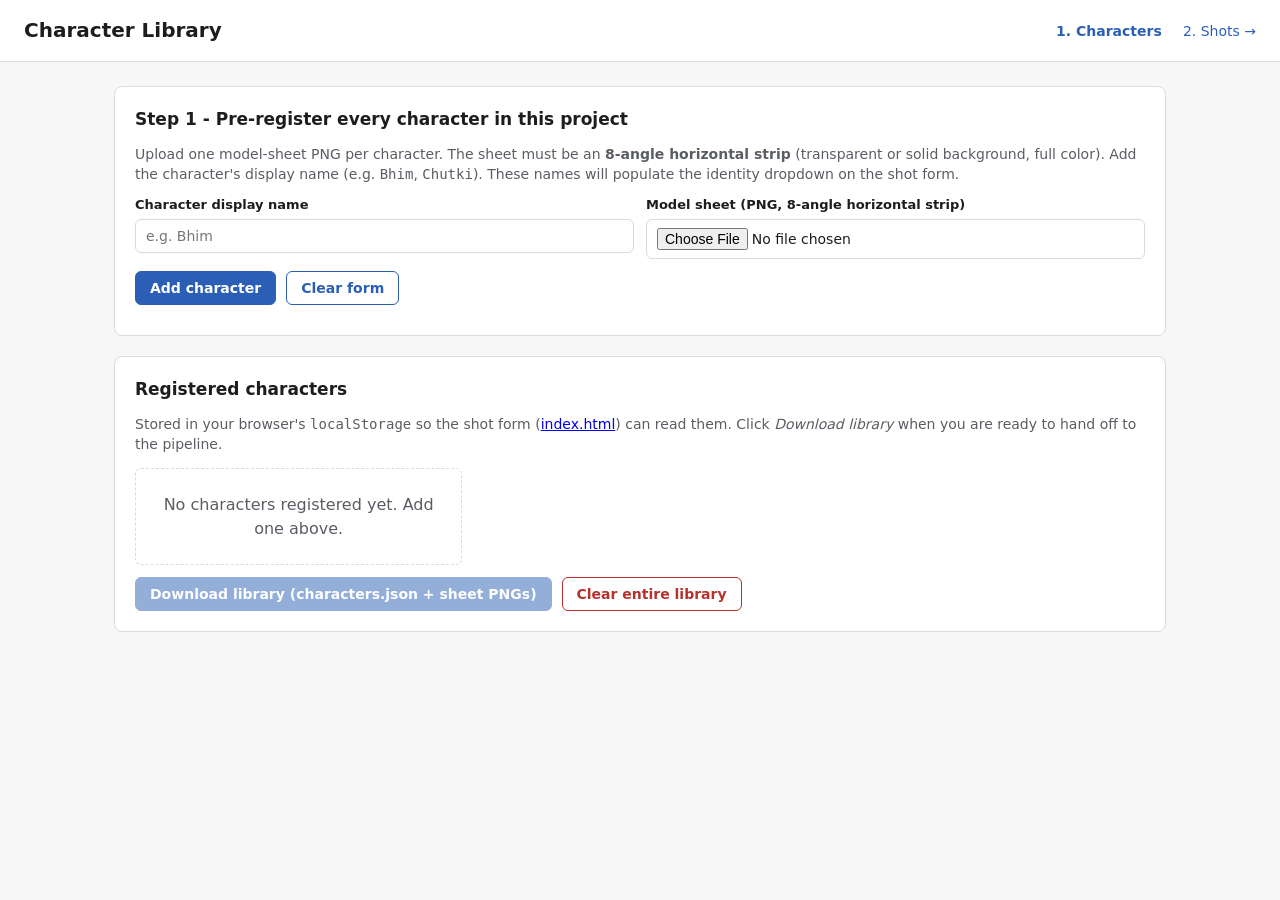
==== frontend/characters.html @ e5669ad3 "Implement Node 1: Project Input & Setup Interface Static frontend (no server) with two HTML pages: -" ====
<!DOCTYPE html>
<html lang="en">
<head>
  <meta charset="UTF-8" />
  <meta name="viewport" content="width=device-width, initial-scale=1.0" />
  <title>Character Library - Animatic Refinement</title>
  <link rel="stylesheet" href="styles.css" />
</head>
<body>
  <header>
    <h1>Character Library</h1>
    <nav>
      <a href="characters.html"><strong>1. Characters</strong></a>
      <a href="index.html">2. Shots &rarr;</a>
    </nav>
  </header>

  <main>
    <section>
      <h2>Step 1 - Pre-register every character in this project</h2>
      <p class="muted">
        Upload one model-sheet PNG per character. The sheet must be an
        <strong>8-angle horizontal strip</strong> (transparent or solid background, full color).
        Add the character's display name (e.g. <code>Bhim</code>, <code>Chutki</code>).
        These names will populate the identity dropdown on the shot form.
      </p>

      <div class="row cols-2">
        <div>
          <label for="char-name">Character display name</label>
          <input type="text" id="char-name" placeholder="e.g. Bhim" autocomplete="off" />
        </div>
        <div>
          <label for="char-sheet">Model sheet (PNG, 8-angle horizontal strip)</label>
          <input type="file" id="char-sheet" accept="image/png,image/jpeg,image/webp" />
        </div>
      </div>

      <div class="toolbar">
        <button id="add-character-btn">Add character</button>
        <button class="secondary" id="clear-form-btn" type="button">Clear form</button>
      </div>

      <div id="add-status" class="muted" style="margin-top:10px;"></div>
    </section>

    <section>
      <h2>Registered characters</h2>
      <p class="muted">
        Stored in your browser's <code>localStorage</code> so the shot form
        (<a href="index.html">index.html</a>) can read them. Click
        <em>Download library</em> when you are ready to hand off to the pipeline.
      </p>

      <div id="character-list" class="character-grid">
        <!-- character cards injected here -->
      </div>

      <div class="toolbar">
        <button id="download-library-btn">Download library (characters.json + sheet PNGs)</button>
        <button class="danger" id="clear-library-btn" type="button">Clear entire library</button>
      </div>
    </section>
  </main>

  <script src="storage.js"></script>
  <script src="characters.js"></script>
</body>
</html>
---- frontend/styles.css ----
/* Animatic Refinement - Node 1 frontend
   Shared styles for characters.html + index.html.
   Plain CSS, no framework. */

:root {
  --bg: #f7f7f8;
  --surface: #ffffff;
  --surface-alt: #f0f1f3;
  --border: #d8dade;
  --text: #1c1d1f;
  --text-muted: #5a5d63;
  --accent: #2b5fb6;
  --accent-hover: #1f4a91;
  --danger: #b6322b;
  --warning-bg: #fff4d6;
  --warning-border: #d9b341;
  --ok: #1f7a3a;
  --mono: ui-monospace, SFMono-Regular, Menlo, Consolas, monospace;
}

* { box-sizing: border-box; }

body {
  margin: 0;
  font-family: system-ui, -apple-system, "Segoe UI", Roboto, sans-serif;
  background: var(--bg);
  color: var(--text);
  line-height: 1.45;
}

header {
  background: var(--surface);
  border-bottom: 1px solid var(--border);
  padding: 16px 24px;
  display: flex;
  align-items: center;
  justify-content: space-between;
  flex-wrap: wrap;
  gap: 12px;
}

header h1 {
  margin: 0;
  font-size: 20px;
}

header nav a {
  color: var(--accent);
  text-decoration: none;
  margin-left: 16px;
  font-size: 14px;
}

header nav a:hover { text-decoration: underline; }

main {
  max-width: 1100px;
  margin: 24px auto;
  padding: 0 24px 48px;
}

section {
  background: var(--surface);
  border: 1px solid var(--border);
  border-radius: 8px;
  padding: 20px;
  margin-bottom: 20px;
}

section h2 {
  margin: 0 0 12px;
  font-size: 17px;
}

p.muted {
  color: var(--text-muted);
  margin: 4px 0 12px;
  font-size: 14px;
}

label {
  display: block;
  font-size: 13px;
  font-weight: 600;
  margin-bottom: 4px;
  color: var(--text);
}

input[type="text"],
input[type="number"],
input[type="file"],
select,
textarea {
  width: 100%;
  padding: 8px 10px;
  border: 1px solid var(--border);
  border-radius: 6px;
  font-size: 14px;
  font-family: inherit;
  background: var(--surface);
  color: var(--text);
}

textarea { min-height: 60px; resize: vertical; }

input:focus, select:focus, textarea:focus {
  outline: none;
  border-color: var(--accent);
  box-shadow: 0 0 0 3px rgba(43, 95, 182, 0.18);
}

button {
  padding: 8px 14px;
  border: 1px solid var(--accent);
  background: var(--accent);
  color: #fff;
  border-radius: 6px;
  font-size: 14px;
  font-weight: 600;
  cursor: pointer;
  font-family: inherit;
}

button:hover { background: var(--accent-hover); border-color: var(--accent-hover); }
button.secondary { background: var(--surface); color: var(--accent); }
button.secondary:hover { background: var(--surface-alt); }
button.danger { background: var(--surface); color: var(--danger); border-color: var(--danger); }
button.danger:hover { background: var(--danger); color: #fff; }
button:disabled { opacity: 0.5; cursor: not-allowed; }

.row { display: grid; gap: 12px; }
.row.cols-2 { grid-template-columns: 1fr 1fr; }
.row.cols-3 { grid-template-columns: 1fr 1fr 1fr; }
.row.cols-4 { grid-template-columns: 1fr 1fr 1fr 1fr; }

@media (max-width: 720px) {
  .row.cols-2, .row.cols-3, .row.cols-4 { grid-template-columns: 1fr; }
}

.toolbar {
  display: flex;
  gap: 10px;
  flex-wrap: wrap;
  margin-top: 12px;
}

.warning {
  background: var(--warning-bg);
  border: 1px solid var(--warning-border);
  color: #6a4f00;
  padding: 10px 12px;
  border-radius: 6px;
  font-size: 14px;
  margin-bottom: 16px;
}

.warning a { color: var(--accent); }

.empty-state {
  padding: 24px;
  text-align: center;
  color: var(--text-muted);
  border: 1px dashed var(--border);
  border-radius: 6px;
}

/* Character library */
.character-grid {
  display: grid;
  grid-template-columns: repeat(auto-fill, minmax(260px, 1fr));
  gap: 14px;
  margin-top: 14px;
}

.character-card {
  border: 1px solid var(--border);
  border-radius: 6px;
  padding: 10px;
  background: var(--surface-alt);
  display: flex;
  flex-direction: column;
  gap: 8px;
}

.character-card .thumb {
  width: 100%;
  height: 90px;
  object-fit: contain;
  background:
    linear-gradient(45deg, #ddd 25%, transparent 25%),
    linear-gradient(-45deg, #ddd 25%, transparent 25%),
    linear-gradient(45deg, transparent 75%, #ddd 75%),
    linear-gradient(-45deg, transparent 75%, #ddd 75%);
  background-size: 16px 16px;
  background-position: 0 0, 0 8px, 8px -8px, -8px 0;
  border: 1px solid var(--border);
  border-radius: 4px;
}

.character-card .name {
  font-weight: 600;
  font-size: 14px;
}

.character-card .meta {
  font-size: 12px;
  color: var(--text-muted);
  font-family: var(--mono);
}

.character-card .quality {
  font-size: 12px;
  padding: 3px 6px;
  border-radius: 4px;
  display: inline-block;
}

.quality.ok { background: #e0f3e6; color: var(--ok); }
.quality.warn { background: var(--warning-bg); color: #6a4f00; }

/* Shot blocks */
.shot-block {
  border: 1px solid var(--border);
  border-radius: 8px;
  padding: 16px;
  margin-bottom: 14px;
  background: var(--surface-alt);
}

.shot-block-header {
  display: flex;
  justify-content: space-between;
  align-items: center;
  margin-bottom: 12px;
}

.shot-block-header .shot-tag {
  font-family: var(--mono);
  font-size: 13px;
  color: var(--text-muted);
}

.video-preview {
  width: 100%;
  max-height: 220px;
  background: #000;
  border-radius: 4px;
  display: block;
}

.character-rows {
  display: flex;
  flex-direction: column;
  gap: 8px;
  margin-top: 10px;
}

.character-row {
  display: grid;
  grid-template-columns: 50px 1fr 1fr;
  gap: 10px;
  align-items: center;
  background: var(--surface);
  padding: 8px 10px;
  border: 1px solid var(--border);
  border-radius: 6px;
}

.character-row .idx {
  font-family: var(--mono);
  font-size: 12px;
  color: var(--text-muted);
}

.character-row label { margin: 0 0 2px; font-size: 11px; }

@media (max-width: 720px) {
  .character-row { grid-template-columns: 1fr; }
}
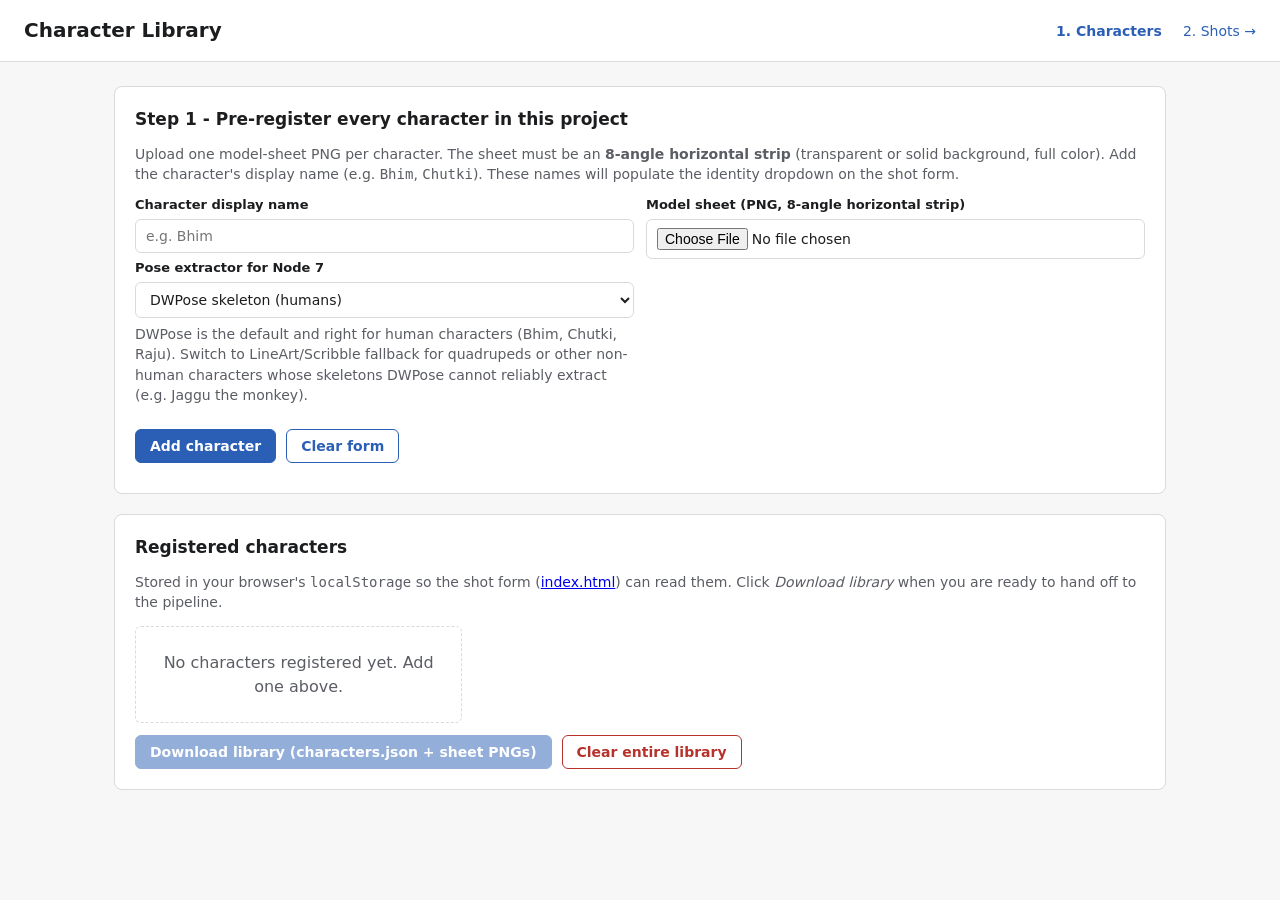
==== commit 704a3112: "chore: lock Node 7 design (AI-Powered Pose Refinement) Core architectural insight: pose (from the ro" ====
--- a/frontend/characters.html
+++ b/frontend/characters.html
@@ -36,6 +36,21 @@
         </div>
       </div>
 
+      <div class="row cols-2">
+        <div>
+          <label for="char-pose-extractor">Pose extractor for Node 7</label>
+          <select id="char-pose-extractor">
+            <option value="dwpose" selected>DWPose skeleton (humans)</option>
+            <option value="lineart-fallback">LineArt/Scribble fallback (non-human)</option>
+          </select>
+          <p class="muted" style="margin-top:6px;">
+            DWPose is the default and right for human characters (Bhim, Chutki, Raju).
+            Switch to LineArt/Scribble fallback for quadrupeds or other non-human
+            characters whose skeletons DWPose cannot reliably extract (e.g. Jaggu the monkey).
+          </p>
+        </div>
+      </div>
+
       <div class="toolbar">
         <button id="add-character-btn">Add character</button>
         <button class="secondary" id="clear-form-btn" type="button">Clear form</button>
